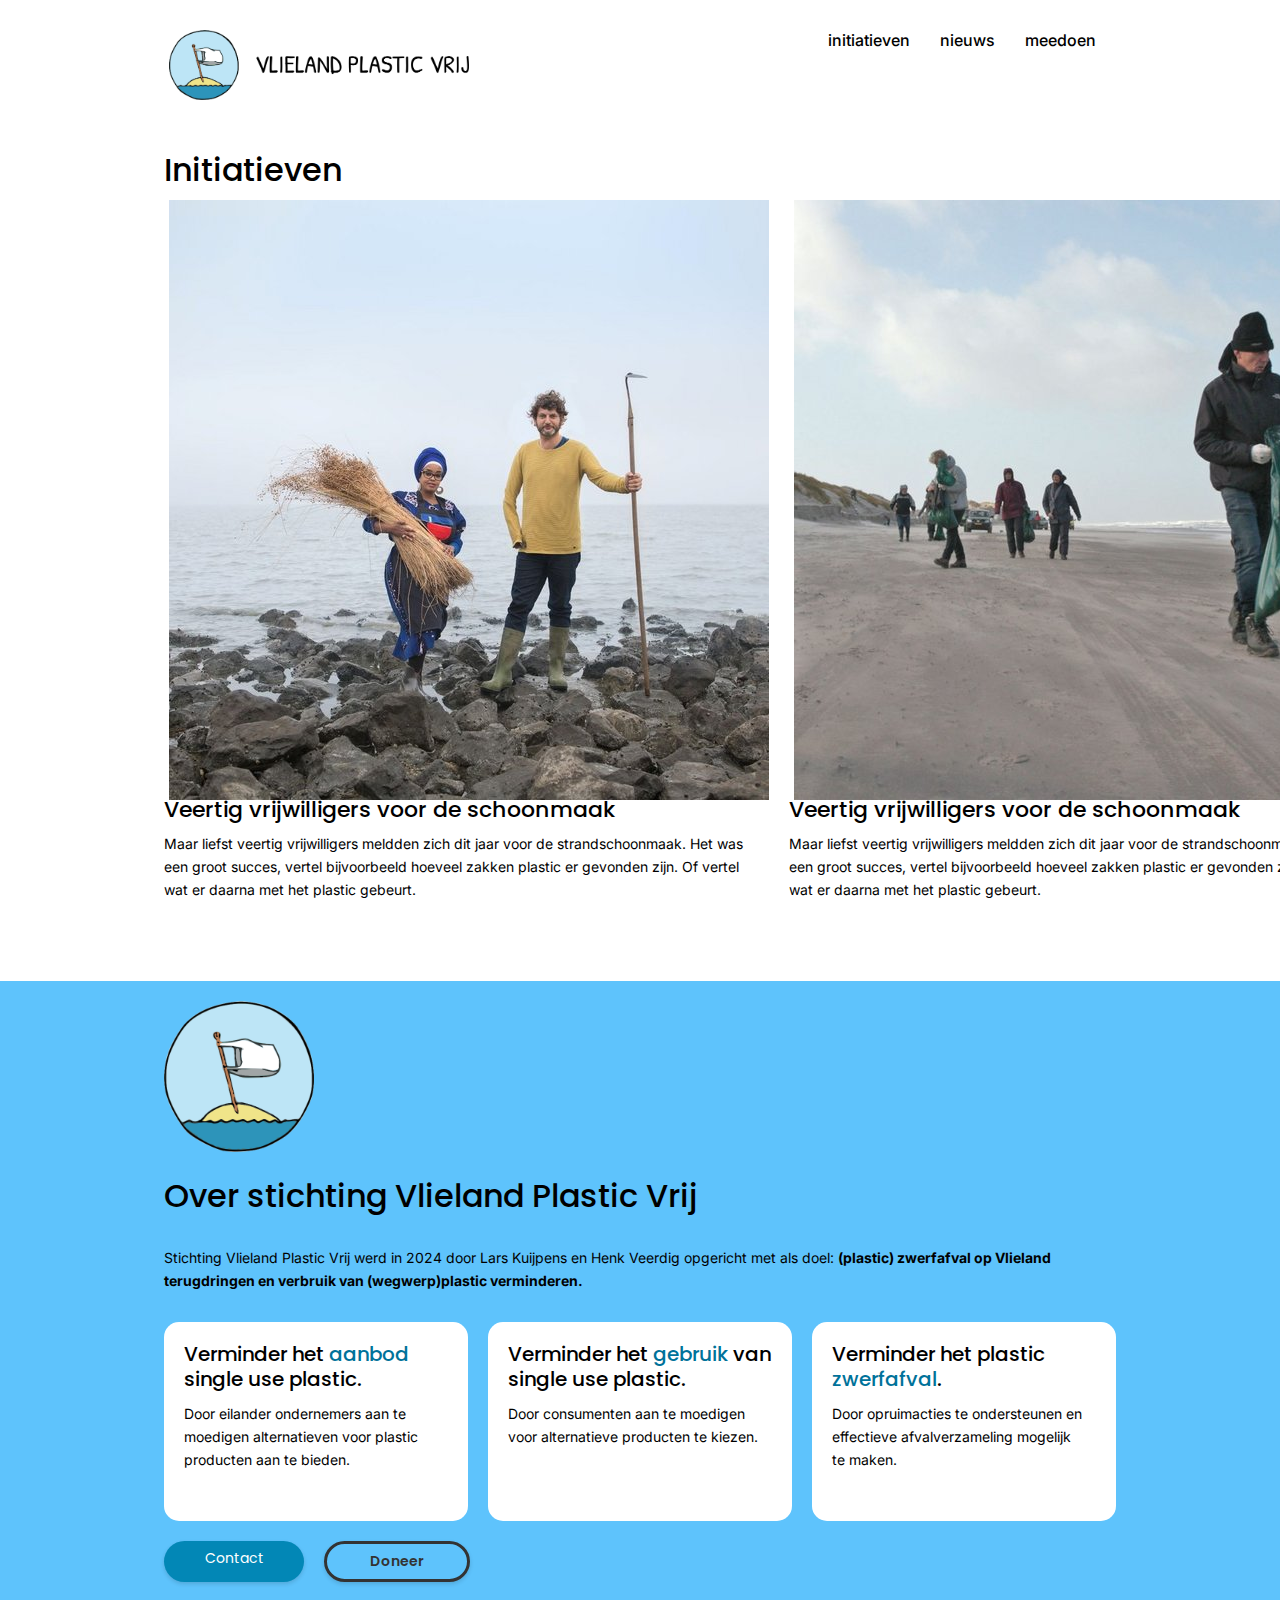
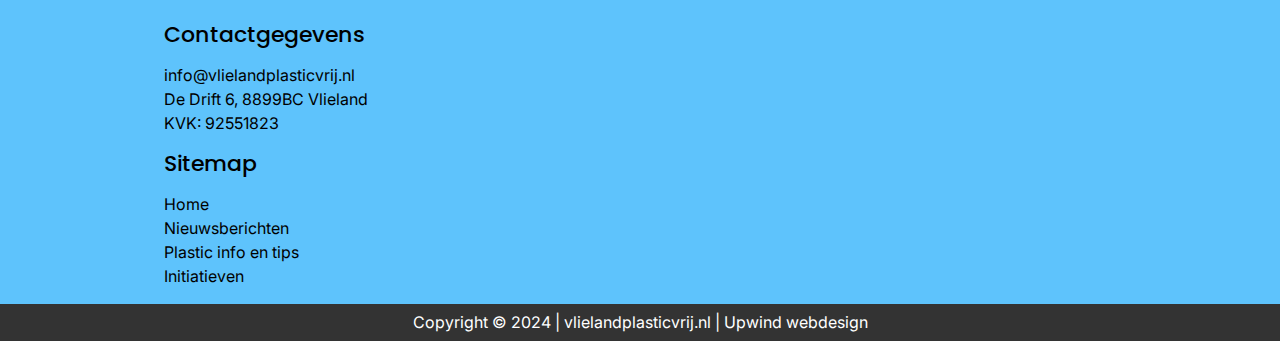
==== initiatieven/index.html @ a67334b1 "Create index.html" ====
<!DOCTYPE html>
<html lang="nl">

<head>
    <meta charset="UTF-8">
    <meta name="viewport" content="width=device-width, initial-scale=1.0">
    <link rel="stylesheet" href="../style/variables.css">
    <link rel="stylesheet" href="../style/main.css">
    <link rel="stylesheet" href="../style/overstichting.css">
    <link rel="stylesheet" href="../style/kleine-header.css">
    <link rel="stylesheet" href="../style/nieuwsbericht.css">
    <link rel="stylesheet" href="../style/nav.css">
    <link rel="stylesheet" href="../style/archieven.css">
    <link rel="preconnect" href="https://fonts.googleapis.com">
    <link rel="preconnect" href="https://fonts.gstatic.com" crossorigin>
    <link
        href="https://fonts.googleapis.com/css2?family=Inter:wght@400;500;600;700;800&family=Poppins:wght@400;500;600;700&display=swap"
        rel="stylesheet">
    <meta name="robots" content="noindex, nofollow">
    <title>Initiatieven</title>
    <link rel="icon" type="image/x-icon" href="../images/favicon.png">
</head>

<body>
    <header class="boxed">
        <a href="../index.html">
            <img src="../images/logo-wide.webp" alt=""></a>
        <nav>
            <div class="hidden-phone">
                <a href="#" class="here">Initiatieven</a>
                <a href="../nieuws" >Nieuws</a>
                <a href="../meedoen">Meedoen</a>
            </div>
            <div id="hamburger-top-container" class="hidden-desktop">
                <div class="nav-container">
                    <div class="nav-container-item"><a href="#">Initiatieven</a></div>
                    <div class="nav-container-item"><a href="../nieuws" class="here">Nieuws</a></div>
                    <div class="nav-container-item"><a href="../meedoen">Meedoen</a></div>
                </div>
                <div class="hamburger-container hamb">
                    <div class="hamburger-bar first-bar hamb"></div>
                    <div class="hamburger-bar second-bar hamb"></div>
                    <div class="hamburger-bar third-bar hamb"></div>
                </div>

            </div>
        </nav>
    </header>
    <script src="../script/nav.js"></script>
    
    <section class="boxed">
        <h1>Initiatieven</h1>
        <div class="nieuws container">

            <a class="nieuwsbericht" href="#">
                <img src="../images/plasticsoep.jpg" alt="">
                <div class="content">
                    <h3>Veertig vrijwilligers voor de schoonmaak</h3>
                    <p>Maar liefst veertig vrijwilligers meldden zich dit jaar voor de strandschoonmaak. Het was een
                        groot succes, vertel bijvoorbeeld hoeveel zakken plastic er gevonden zijn. Of vertel wat er
                        daarna met het plastic gebeurt.</p>
                </div>
            </a>

            <a class="nieuwsbericht" href="#">
                <img src="../images/jutten2.jpg" alt="">
                <div class="content">
                    <h3>Veertig vrijwilligers voor de schoonmaak</h3>
                    <p>Maar liefst veertig vrijwilligers meldden zich dit jaar voor de strandschoonmaak. Het was een
                        groot succes, vertel bijvoorbeeld hoeveel zakken plastic er gevonden zijn. Of vertel wat er
                        daarna met het plastic gebeurt.</p>
                </div>
            </a>

            <a class="nieuwsbericht" href="#">
                <img src="../images/jutten2.jpg" alt="">
                <div class="content">
                    <h3>Veertig vrijwilligers voor de schoonmaak</h3>

                    <p>Maar liefst veertig vrijwilligers meldden zich dit jaar voor de strandschoonmaak. Het was een
                        groot succes, vertel bijvoorbeeld hoeveel zakken plastic er gevonden zijn. Of vertel wat er
                        daarna met het plastic gebeurt.</p>
                </div>
            </a>

            <a class="nieuwsbericht" href="#">
                <img src="../images/jutten2.jpg" alt="">
                <div class="content">
                    <h3>Veertig vrijwilligers voor de schoonmaak</h3>

                    <p>Maar liefst veertig vrijwilligers meldden zich dit jaar voor de strandschoonmaak. Het was een
                        groot succes, vertel bijvoorbeeld hoeveel zakken plastic er gevonden zijn. Of vertel wat er
                        daarna met het plastic gebeurt.</p>
                </div>
            </a>

            <a class="nieuwsbericht" href="#">
                <img src="../images/jutten2.jpg" alt="">
                <div class="content">
                    <h3>Veertig vrijwilligers voor de schoonmaak</h3>

                    <p>Maar liefst veertig vrijwilligers meldden zich dit jaar voor de strandschoonmaak. Het was een
                        groot succes, vertel bijvoorbeeld hoeveel zakken plastic er gevonden zijn. Of vertel wat er
                        daarna met het plastic gebeurt.</p>
                </div>
            </a>

            <a class="nieuwsbericht" href="#">
                <img src="../images/jutten2.jpg" alt="">
                <div class="content">
                    <h3>Veertig vrijwilligers voor de schoonmaak</h3>
    
                    <p>Maar liefst veertig vrijwilligers meldden zich dit jaar voor de strandschoonmaak. Het was een
                        groot succes, vertel bijvoorbeeld hoeveel zakken plastic er gevonden zijn. Of vertel wat er
                        daarna met het plastic gebeurt.</p>
                </div>
            </a>

        </div>

    </section>

    <section class="overstichting">
        <div class="boxed">
            <img src="../images/logo-enkel.webp" alt="">
            <h2>Over stichting Vlieland Plastic Vrij</h2>
            <p>Stichting Vlieland Plastic Vrij werd in 2024 door Lars Kuijpens en Henk Veerdig opgericht met als doel:
                <strong>(plastic) zwerfafval op Vlieland terugdringen en verbruik van (wegwerp)plastic verminderen.</strong>
            </p>
            <div class="container">
                <div>
                    <h3>Verminder het <span>aanbod</span> single use plastic.</h3>
                    <p>Door eilander ondernemers aan te moedigen alternatieven voor plastic producten aan te bieden.</p>
                </div>
                <div>
                    <h3>Verminder het <span>gebruik</span> van single use plastic.</h3>
                    <p>Door consumenten aan te moedigen voor alternatieve producten te kiezen.</p>
                </div>
                <div>
                    <h3>Verminder het plastic <span>zwerfafval</span>.</h3>
                    <p>Door opruimacties te ondersteunen en effectieve afvalverzameling mogelijk te maken.</p>
                </div>
            </div>
            <div class="buttons">
                <a href="#" class="main-button">Contact</a><a href="#" class="secondary-button">Doneer</a>
            </div>
        </div>
    </section>

    <footer>
        <div class="boxed">
            <div>
                <h3>Contactgegevens</h3>
                <ul>
                    <li>
                        <a href="mailto:info@vlielandplasticvrij.nl">info@vlielandplasticvrij.nl</a>
                    </li>
                    <li>
                        <a href="#">De Drift 6, 8899BC Vlieland</a>
                    </li>
                    <li>KVK: 92551823</li>
                </ul>
            </div>
            <div>
                <h3>Sitemap</h3>
                <ul>
                    <li><a href="#">
                            Home
                        </a></li>
                    <li><a href="#">
                            Nieuwsberichten
                        </a></li>
                    <li><a href="#">
                            Plastic info en tips
                        </a></li>
                    <li><a href="#">
                            Initiatieven
                        </a></li>
                </ul>
            </div>
        </div>
        <div class="subfooter">
            <span>Copyright © 2024 | vlielandplasticvrij.nl | <a href="https://upwindwebdesign.nl">Upwind
                    webdesign</a></span>
        </div>
    </footer>
</body>

</html>
---- style/variables.css ----
:root {
    --text: #333;
    --subtle: #777;
    --surface: #fff;
    --primary: #0821a1;
    --primary:#00729a;
    --primary-hover: #0b1c72;
    --primary-hover:#0287b6; 
    --theme: #5EC3FC;
    --background: #ecffe0;
    --round: 15px;
    --border-subtle: 1px solid #aaa;
    --drop-shadow: 0px 2px 4px 2px rgba(0, 0, 0, 0.14);
    --schaduw: 0px 2px 4px 0px rgba(0, 0, 0, 0.14);
    --placeholder: #eee;
}
---- style/main.css ----
body {
    margin: 0;
    font-family: 'Inter', sans-serif;
}

.boxed {
    padding-left: 20px;
    padding-right: 20px;
    box-sizing: border-box;
}

html {
    scroll-behavior: smooth;
}

section {
    margin-top: 20px;
}

@media screen and (min-width: 992px) {
    .boxed {
        width: 992px;
        margin-left: auto;
        margin-right: auto;
    }
}

/* - - - MAIN FONTS - - - */

a {
    text-decoration:initial;
    color: initial;
}


h2 {
    font-family: 'Poppins', sans-serif;
    font-size: 32px;
    line-height: 40px;
    font-weight: 500;
    margin: 0px;
    padding-top: 20px;
    padding-bottom: 20px;
}

h4 {
    font-family: 'Poppins', sans-serif;
    font-size: 18px;
    line-height: 24px;
    font-weight: 500;
    margin: 0px;
}

h3 {
    font-family: 'Poppins', sans-serif;
    font-size: 26px;
    line-height: 32px;
    font-weight: 500;
    margin: 0px;
}

.subtitle {
    font-family: 'Poppins', sans-serif;
    font-size: 15px;
    line-height: 32px;
    font-weight: 400;
    margin: 0px;
}

p {
    font-family: 'Inter', sans-serif;
    font-size: 16px;
    line-height: 27px;
    margin-bottom: 5px;
}

@media screen and (min-width: 992px) {
    h3 {
        font-size: 22px;
        line-height: 25px;
    }

    .subtitle {
        font-size: 14px;
        line-height: 25px;
    }

    p {
        font-size: 14px;
        line-height: 23px;
    }
}

/* - - - BUTTONS - - - */

a[class*="button"] {
    border-radius: 50px;
    font-family: 'Poppins', sans-serif;
    font-size: 16px;
    text-decoration: none;
    padding: 7px 20px;
    min-width: 80px;
    display: inline-block;
    text-align: center;
    box-shadow: var(--schaduw);
    transition-duration: 300ms;
}

a[class*="button"]:hover {
    box-shadow: var(--drop-shadow);
}

a.main-button {
    color: var(--surface);
    background-color: var(--primary-hover);
}

a.main-button:hover {
    background-color: var(--primary);
}

a.secondary-button {
    color: var(--text);
    border: var(--text) 3px solid;
    font-weight: 600;
}

a.white-button {
    background-color: var(--surface);
    font-weight: 600;
}

@media screen and (min-width: 992px) {
    a[class*="button"] {
        font-size: 14px;
        min-width: 100px;
    }
}

a>img {
    margin-bottom: -7px;
    margin-left: 5px;
}

/* - - - FOOTER - - - */

.subfooter {
    padding: 5px;
    background-color: var(--text);
    color: var(--surface);
    text-align:center;
    font-size: 16px;
    line-height: 27px;
}

.subfooter a {
    color: inherit;
}

footer {
    background-color: var(--theme);
}

ul {
    list-style: none;
    padding-left:0px;
    font-size: 16px;
    line-height: 24px;
}
ul a:hover {
    text-decoration:underline;
}


@media screen and (min-width: 557px) {
    .doejemee h3 {
        font-size: 32px;
        line-height: 40px
    }
}

.doejemee .container {
    display:flex;
    flex-direction: column;
    gap: 20px;
    
}

.doejemee .container>div {
    background-color: var(--background);
    border-radius: var(--round);
    padding: 20px;
    display: flex;
    flex-direction: column;
    gap: 20px;
}

.white-button {
    width: fit-content;
}

.doejemee .container>div>div {
    background-color: var(--surface);
    padding: 15px 15px 10px 15px;
    border-left: var(--text) dashed 3px;
}

@media screen and (min-width: 992px) {
    .doejemee .container {
        display: flex;
        flex-direction:row;
        justify-content: space-between;
    }
}
---- style/overstichting.css ----
.overstichting {
    background-color: var(--theme);
    margin-top: 50px;
    padding-top: 20px;
    padding-bottom: 40px;

        --size: 50px;
        --p: 25px;
        --R: sqrt(var(--p) * var(--p) + var(--size) * var(--size));
      
        mask:
          radial-gradient(var(--R) at 50% calc(100% - (var(--size) + var(--p))), #000 99%, #0000 101%)
            calc(50% - 2 * var(--size)) 0/calc(4 * var(--size)) 100%,
          radial-gradient(var(--R) at 50% calc(100% + var(--p)), #0000 99%, #000 101%) 
            50% calc(100% - var(--size)) / calc(4 * var(--size)) 100% repeat-x;
      }


.overstichting .container {
    display:flex;
    flex-direction: column;
    gap: 20px;
    margin: 20px 0px;
}

.overstichting .container>div {
    background-color: var(--surface);
    

    border-radius: var(--round);
    padding: 20px;
}



.overstichting h3 span {
    color: var(--primary);
}

@media screen and (min-width: 992px) {
.overstichting .container {
    flex-direction: row;
}
.overstichting .container>div {
    width: 304px;
}
.overstichting h3 {
    font-size: 20px;
}
}
.buttons {
    display: flex;
    gap: 20px;
    max-width: 100%;
    flex-wrap:wrap;
}

.overstichting img {
    width: 150px;
}
---- style/nieuwsbericht.css ----
body {
    overflow-x: scroll;
}

.nieuws {
    
    flex-direction: column;
        gap: 20px;
}

@media screen and (min-width: 992px) {
    .nieuws {
        display:flex;
    flex-direction: row;
    justify-content: space-between;
    }
}

h1 {
    font-family: 'Poppins', sans-serif;
    font-size: 32px;
    line-height: 40px;
    font-weight: 500;
    margin: 0px;
    padding-top: 30px;
    padding-bottom: 10px;
}

.nieuws-bericht>h2 {
    font-size: 18px;
    font-weight: 600;
    padding: 0;
}


/* - - - ASIDE - - - */

.aside {
    min-width: 280px;
    width: 400px;
    max-width: 100%;

}
.aside>div {
    display: flex;
    flex-direction: column;
    gap: 20px;
}

a.nieuws-bericht {
    display: flex;
    flex-direction: row;
    gap: 20px;
}

.aside .nieuws-bericht img {
    min-width: 100px;
    height: 75px;
    object-fit: cover;
    border-radius: var(--round);
}

.aside h3 {
    font-size: 16px;
    line-height: 20px;
    font-weight: 600;
    padding: 0;
    transition-duration: 300ms;
}

.aside h2 {
    margin-top: 0px;
    line-height: 0px;

}

.aside .subtitle {
    color: var(--subtle);
}

.aside .nieuws-bericht:hover h3 {
    color: var(--primary-hover);
}

/* - - - ARTIKEL - - - */

p {
    margin: 10px 10px 30px 0;
}

.nieuws-bericht:first-child .subtitle {
    padding-bottom: 25px;
    display:block;
    font-size: 14px;
}

.nieuws-bericht>p:first-of-type {
    font-weight: 600;
}

.quote {
    margin: 20px -20px 20px -20px;
    background-color: var(--placeholder);
    padding: 20px 20px 30px 20px;
}

@media screen and (min-width: 992px) {
    .quote {
        margin: 20px 0 20px 0;
    }
}

.quote>.text {
    font-size: 18px;
    font-style: italic;
    padding-top: 25px;
    padding-bottom: 25px;
}
.quote::before {
    content: ",,";
    font-size: 60px;
    line-height: 0px;
    font-family:Georgia, 'Times New Roman', Times, serif;
}

/* - - - AFBEELDINGEN - - - */

.main-img {
    width: 100%;
    margin: 0;
}



.main-img>img {
    height: 60vw;
    width: 100vw;
    margin: 20px -20px 0 -20px;
object-fit: cover;
}

@media screen and (min-width: 557px) {
    .main-img>img {
        border-radius: var(--round);
        width: 100%;
    max-width: 700px;
    margin: 8px 0 0 0;
    }
}

@media screen and (min-width: 740px) {
    .main-img>img {
        height: 440px;
    }
}

.secondary {
    padding:20px 0px;
    margin: 0px 0px;
    float:none;
}

@media screen and (min-width: 557px) {
.secondary {
    max-width: 50%;
    margin:30px 0 20px 20px;
    float:right;
}
}
.secondary>img {
    max-width: 100%;
    border-radius: var(--round)
}


.secondary figcaption {
    color: var(--subtle);
    font-size: 14px;
    text-align: end;
}

.main-img figcaption {
    color: var(--subtle);
    font-size: 14px;
}
---- style/nav.css ----
#hamburger-top-container {
    display: flex;
    flex-direction: column;
    align-items: end;
    overflow: hidden;
    padding: 15px;
}

@media screen and (max-width: 576px) {
    #hamburger-top-container {
        position: fixed;
        right: 0px;
        top: 0px;
    }

    #hamburger-top-container.active {
        border-radius: 0 0 0 var(--medium);
    }

    .hamburger-container {
        top: 30px;
        right: 20px
    }

    #hamburger-top-container {
        width: 90px;
        height: 140px;
    }
}

@media screen and (min-width: 576px) {
    nav {
        position: relative;
        right: 20px;
        top: 20px;
    }

    .hamburger-container {
        top: 20px;
    }

    #hamburger-top-container.active {
        border-radius: var(--medium);
    }

    #hamburger-top-container {
        width: 90px;
        height: 130px;
    }

}

.hamburger-container {
    display: flex;
    flex-direction: column;
    align-items: end;
    gap: 5px;
    transition-duration: 300ms;
    padding-bottom: 10px;
    position: absolute;
}

.hamburger-bar {
    height: 3px;
    border-radius: 2px;
    width: 20px;
    background-color: var(--text);
    transition-duration: 300ms;
}

.hamburger-container:hover {
    cursor: pointer;
}

.first-bar {
    width: 30px;
}

.active .first-bar {
    transform: rotate(45deg)translate(5px, 6px);
}

.second-bar {
    width: 25px;
}

.active .second-bar {
    transform: translateY(100px);
    transition-duration: 300ms;
    opacity: 0;
}

.active .third-bar {
    transform: rotate(-45deg) translate(5px, -6px);
    width: 30px;
}

.nav-container {
    transition-duration: 300ms;
    transform: translateY(-30%);
    opacity: 0;
    display: flex;
    flex-direction: column;
    gap: 15px;
    position: absolute;
    bottom: 15px;
    left: 20px;
    visibility: hidden;
}

nav a {
    font-size: 16px;
    font-weight: 500;
    padding-bottom: 3px;
    transition-duration: 300ms;
    border-bottom: solid 2px var(--surface);
text-transform:lowercase
}

nav a:hover {
    color: var(--primary-hover);
    border-bottom: var(--primary) 2px solid;
}

.active .nav-container {
    transform: translateY(0);
    opacity: 1;
    visibility: visible;

}

#hamburger-top-container.active {
    box-shadow: var(--drop-shadow);
    background-color: var(--surface);
}

.main-header {
    height: 100px;
}

nav {
    height: 160px;
}

/* - - - HEADER - - - */

header {
    max-height: 90px;
    display: flex;
    flex-direction: row;
    justify-content: space-between;
}

header img {
    height: 60px;
    padding-top: 28px;
}

@media screen and (min-width: 557px) {
    header {
        max-height: 100px;
    }

    header img {
        height: 70px;
        padding-top: 30px;
    }
}

.hidden-phone {
    display: none;
}

@media screen and (min-width: 992px) {
    .hidden-desktop * {
        display: none;
    }

    .hidden-phone {
        display: flex;
        flex-direction: row;
        gap: 30px;
        font-size: 16px;
        font-weight: 600;
        padding-top: 10px;
        transition-duration: 300ms;
    }
    .hidden-phone a {
        display:block;
    text-transform:lowercase
    }

}
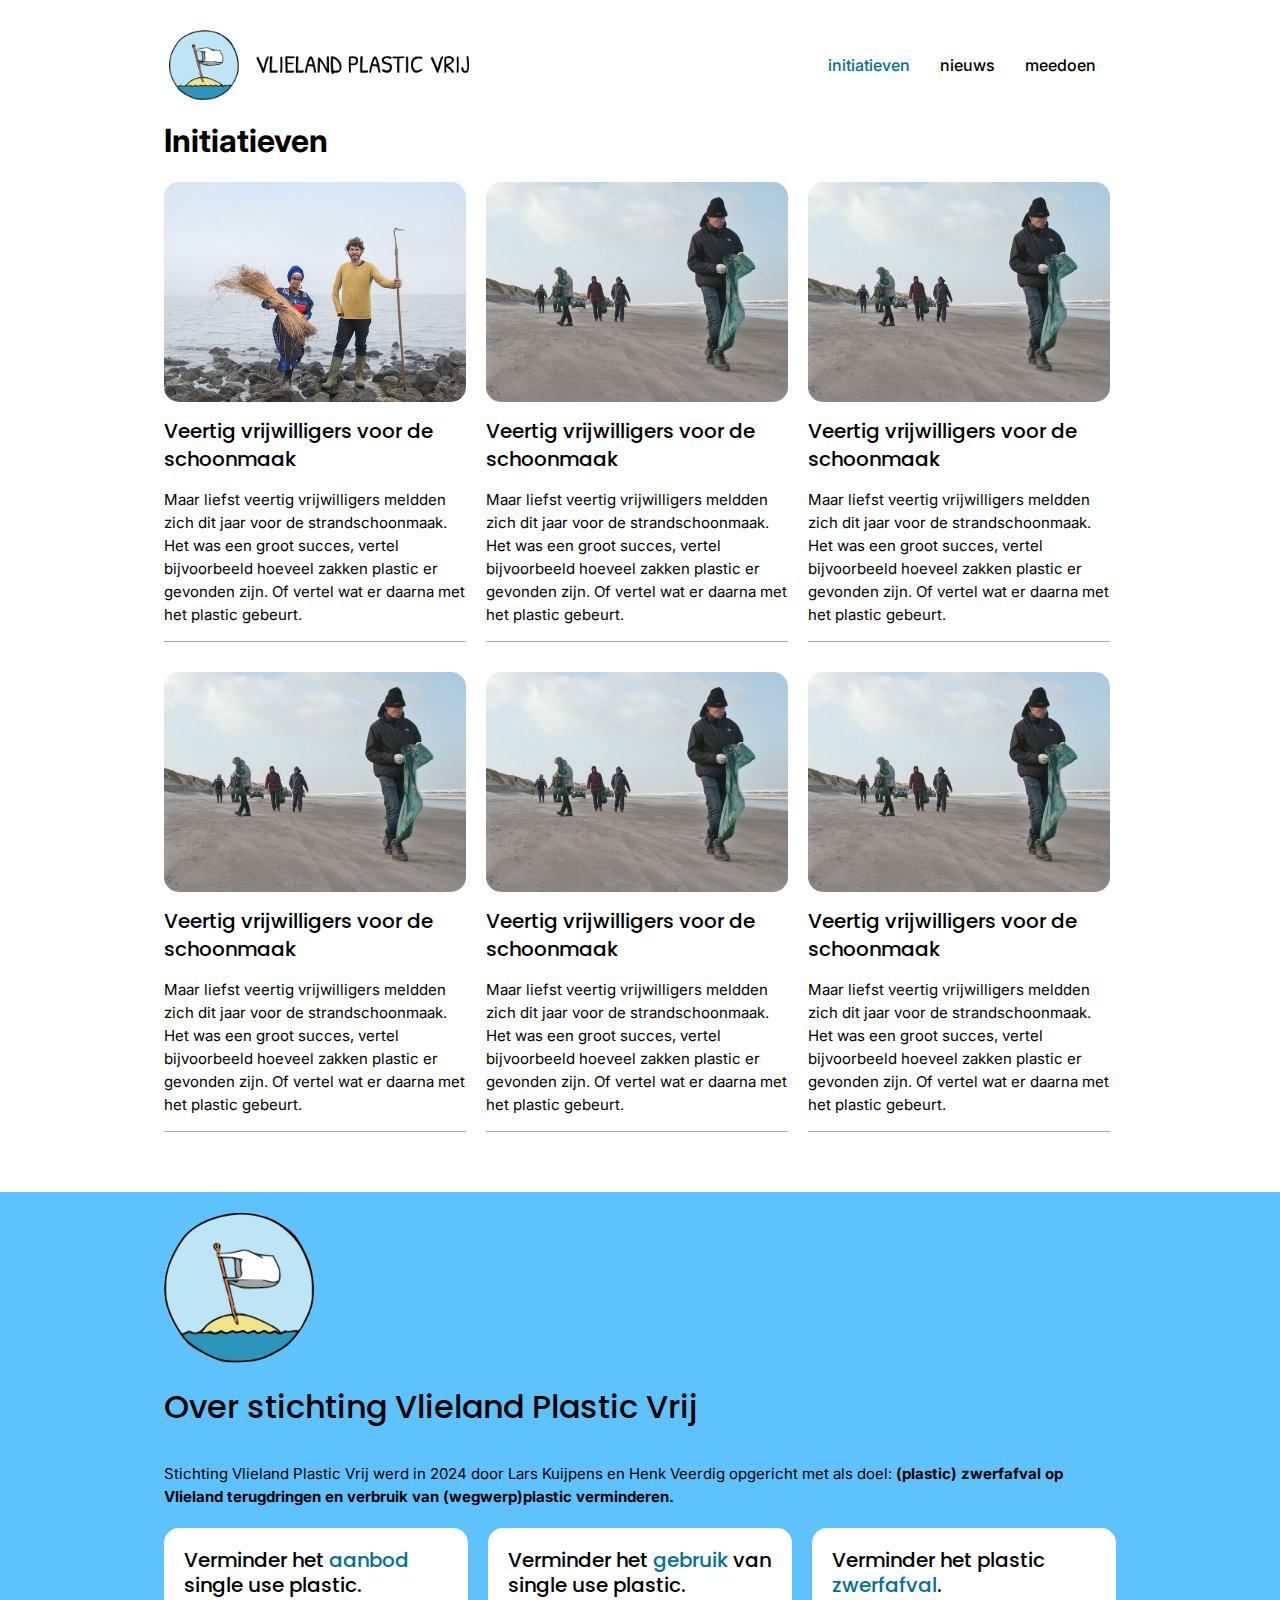
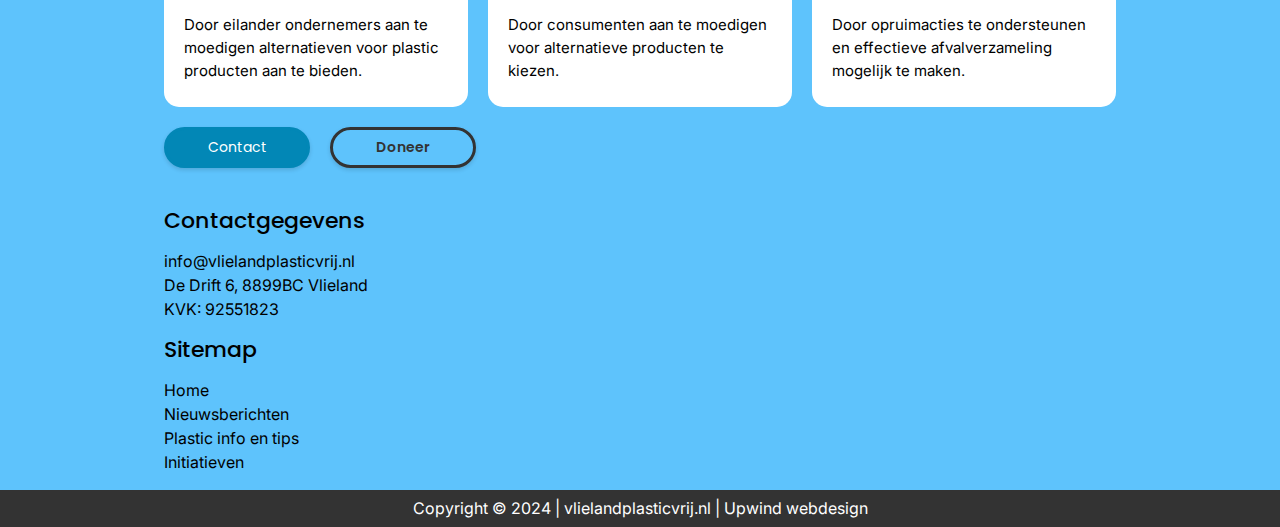
==== commit fa269640: "Add files via upload" ====
--- a/initiatieven/index.html
+++ b/initiatieven/index.html
@@ -1,189 +1,188 @@
-<!DOCTYPE html>
-<html lang="nl">
-
-<head>
-    <meta charset="UTF-8">
-    <meta name="viewport" content="width=device-width, initial-scale=1.0">
-    <link rel="stylesheet" href="../style/variables.css">
-    <link rel="stylesheet" href="../style/main.css">
-    <link rel="stylesheet" href="../style/overstichting.css">
-    <link rel="stylesheet" href="../style/kleine-header.css">
-    <link rel="stylesheet" href="../style/nieuwsbericht.css">
-    <link rel="stylesheet" href="../style/nav.css">
-    <link rel="stylesheet" href="../style/archieven.css">
-    <link rel="preconnect" href="https://fonts.googleapis.com">
-    <link rel="preconnect" href="https://fonts.gstatic.com" crossorigin>
-    <link
-        href="https://fonts.googleapis.com/css2?family=Inter:wght@400;500;600;700;800&family=Poppins:wght@400;500;600;700&display=swap"
-        rel="stylesheet">
-    <meta name="robots" content="noindex, nofollow">
-    <title>Initiatieven</title>
-    <link rel="icon" type="image/x-icon" href="../images/favicon.png">
-</head>
-
-<body>
-    <header class="boxed">
-        <a href="../index.html">
-            <img src="../images/logo-wide.webp" alt=""></a>
-        <nav>
-            <div class="hidden-phone">
-                <a href="#" class="here">Initiatieven</a>
-                <a href="../nieuws" >Nieuws</a>
-                <a href="../meedoen">Meedoen</a>
-            </div>
-            <div id="hamburger-top-container" class="hidden-desktop">
-                <div class="nav-container">
-                    <div class="nav-container-item"><a href="#">Initiatieven</a></div>
-                    <div class="nav-container-item"><a href="../nieuws" class="here">Nieuws</a></div>
-                    <div class="nav-container-item"><a href="../meedoen">Meedoen</a></div>
-                </div>
-                <div class="hamburger-container hamb">
-                    <div class="hamburger-bar first-bar hamb"></div>
-                    <div class="hamburger-bar second-bar hamb"></div>
-                    <div class="hamburger-bar third-bar hamb"></div>
-                </div>
-
-            </div>
-        </nav>
-    </header>
-    <script src="../script/nav.js"></script>
-    
-    <section class="boxed">
-        <h1>Initiatieven</h1>
-        <div class="nieuws container">
-
-            <a class="nieuwsbericht" href="#">
-                <img src="../images/plasticsoep.jpg" alt="">
-                <div class="content">
-                    <h3>Veertig vrijwilligers voor de schoonmaak</h3>
-                    <p>Maar liefst veertig vrijwilligers meldden zich dit jaar voor de strandschoonmaak. Het was een
-                        groot succes, vertel bijvoorbeeld hoeveel zakken plastic er gevonden zijn. Of vertel wat er
-                        daarna met het plastic gebeurt.</p>
-                </div>
-            </a>
-
-            <a class="nieuwsbericht" href="#">
-                <img src="../images/jutten2.jpg" alt="">
-                <div class="content">
-                    <h3>Veertig vrijwilligers voor de schoonmaak</h3>
-                    <p>Maar liefst veertig vrijwilligers meldden zich dit jaar voor de strandschoonmaak. Het was een
-                        groot succes, vertel bijvoorbeeld hoeveel zakken plastic er gevonden zijn. Of vertel wat er
-                        daarna met het plastic gebeurt.</p>
-                </div>
-            </a>
-
-            <a class="nieuwsbericht" href="#">
-                <img src="../images/jutten2.jpg" alt="">
-                <div class="content">
-                    <h3>Veertig vrijwilligers voor de schoonmaak</h3>
-
-                    <p>Maar liefst veertig vrijwilligers meldden zich dit jaar voor de strandschoonmaak. Het was een
-                        groot succes, vertel bijvoorbeeld hoeveel zakken plastic er gevonden zijn. Of vertel wat er
-                        daarna met het plastic gebeurt.</p>
-                </div>
-            </a>
-
-            <a class="nieuwsbericht" href="#">
-                <img src="../images/jutten2.jpg" alt="">
-                <div class="content">
-                    <h3>Veertig vrijwilligers voor de schoonmaak</h3>
-
-                    <p>Maar liefst veertig vrijwilligers meldden zich dit jaar voor de strandschoonmaak. Het was een
-                        groot succes, vertel bijvoorbeeld hoeveel zakken plastic er gevonden zijn. Of vertel wat er
-                        daarna met het plastic gebeurt.</p>
-                </div>
-            </a>
-
-            <a class="nieuwsbericht" href="#">
-                <img src="../images/jutten2.jpg" alt="">
-                <div class="content">
-                    <h3>Veertig vrijwilligers voor de schoonmaak</h3>
-
-                    <p>Maar liefst veertig vrijwilligers meldden zich dit jaar voor de strandschoonmaak. Het was een
-                        groot succes, vertel bijvoorbeeld hoeveel zakken plastic er gevonden zijn. Of vertel wat er
-                        daarna met het plastic gebeurt.</p>
-                </div>
-            </a>
-
-            <a class="nieuwsbericht" href="#">
-                <img src="../images/jutten2.jpg" alt="">
-                <div class="content">
-                    <h3>Veertig vrijwilligers voor de schoonmaak</h3>
-    
-                    <p>Maar liefst veertig vrijwilligers meldden zich dit jaar voor de strandschoonmaak. Het was een
-                        groot succes, vertel bijvoorbeeld hoeveel zakken plastic er gevonden zijn. Of vertel wat er
-                        daarna met het plastic gebeurt.</p>
-                </div>
-            </a>
-
-        </div>
-
-    </section>
-
-    <section class="overstichting">
-        <div class="boxed">
-            <img src="../images/logo-enkel.webp" alt="">
-            <h2>Over stichting Vlieland Plastic Vrij</h2>
-            <p>Stichting Vlieland Plastic Vrij werd in 2024 door Lars Kuijpens en Henk Veerdig opgericht met als doel:
-                <strong>(plastic) zwerfafval op Vlieland terugdringen en verbruik van (wegwerp)plastic verminderen.</strong>
-            </p>
-            <div class="container">
-                <div>
-                    <h3>Verminder het <span>aanbod</span> single use plastic.</h3>
-                    <p>Door eilander ondernemers aan te moedigen alternatieven voor plastic producten aan te bieden.</p>
-                </div>
-                <div>
-                    <h3>Verminder het <span>gebruik</span> van single use plastic.</h3>
-                    <p>Door consumenten aan te moedigen voor alternatieve producten te kiezen.</p>
-                </div>
-                <div>
-                    <h3>Verminder het plastic <span>zwerfafval</span>.</h3>
-                    <p>Door opruimacties te ondersteunen en effectieve afvalverzameling mogelijk te maken.</p>
-                </div>
-            </div>
-            <div class="buttons">
-                <a href="#" class="main-button">Contact</a><a href="#" class="secondary-button">Doneer</a>
-            </div>
-        </div>
-    </section>
-
-    <footer>
-        <div class="boxed">
-            <div>
-                <h3>Contactgegevens</h3>
-                <ul>
-                    <li>
-                        <a href="mailto:info@vlielandplasticvrij.nl">info@vlielandplasticvrij.nl</a>
-                    </li>
-                    <li>
-                        <a href="#">De Drift 6, 8899BC Vlieland</a>
-                    </li>
-                    <li>KVK: 92551823</li>
-                </ul>
-            </div>
-            <div>
-                <h3>Sitemap</h3>
-                <ul>
-                    <li><a href="#">
-                            Home
-                        </a></li>
-                    <li><a href="#">
-                            Nieuwsberichten
-                        </a></li>
-                    <li><a href="#">
-                            Plastic info en tips
-                        </a></li>
-                    <li><a href="#">
-                            Initiatieven
-                        </a></li>
-                </ul>
-            </div>
-        </div>
-        <div class="subfooter">
-            <span>Copyright © 2024 | vlielandplasticvrij.nl | <a href="https://upwindwebdesign.nl">Upwind
-                    webdesign</a></span>
-        </div>
-    </footer>
-</body>
-
-</html>
+<!DOCTYPE html>
+<html lang="nl">
+
+<head>
+    <meta charset="UTF-8">
+    <meta name="viewport" content="width=device-width, initial-scale=1.0">
+    <link rel="stylesheet" href="../style/variables.css">
+    <link rel="stylesheet" href="../style/main.css">
+    <link rel="stylesheet" href="../style/overstichting.css">
+    <link rel="stylesheet" href="../style/kleine-header.css">
+    <link rel="stylesheet" href="../style/nav.css">
+    <link rel="stylesheet" href="../style/archieven.css">
+    <link rel="preconnect" href="https://fonts.googleapis.com">
+    <link rel="preconnect" href="https://fonts.gstatic.com" crossorigin>
+    <link
+        href="https://fonts.googleapis.com/css2?family=Inter:wght@400;500;600;700;800&family=Poppins:wght@400;500;600;700&display=swap"
+        rel="stylesheet">
+    <meta name="robots" content="noindex, nofollow">
+    <title>Initiatieven</title>
+    <link rel="icon" type="image/x-icon" href="../images/favicon.png">
+</head>
+
+<body>
+    <header class="boxed">
+        <a href="../index.html">
+            <img src="../images/logo-wide.webp" alt=""></a>
+        <nav>
+            <div class="hidden-phone">
+                <a href="#" class="here">Initiatieven</a>
+                <a href="../nieuws" >Nieuws</a>
+                <a href="../meedoen">Meedoen</a>
+            </div>
+            <div id="hamburger-top-container" class="hidden-desktop">
+                <div class="nav-container">
+                    <div class="nav-container-item"><a href="#">Initiatieven</a></div>
+                    <div class="nav-container-item"><a href="../nieuws" class="here">Nieuws</a></div>
+                    <div class="nav-container-item"><a href="../meedoen">Meedoen</a></div>
+                </div>
+                <div class="hamburger-container hamb">
+                    <div class="hamburger-bar first-bar hamb"></div>
+                    <div class="hamburger-bar second-bar hamb"></div>
+                    <div class="hamburger-bar third-bar hamb"></div>
+                </div>
+
+            </div>
+        </nav>
+    </header>
+    <script src="../script/nav.js"></script>
+    
+    <section class="boxed">
+        <h1>Initiatieven</h1>
+        <div class="nieuws container">
+
+            <a class="nieuwsbericht" href="#">
+                <img src="../images/plasticsoep.jpg" alt="">
+                <div class="content">
+                    <h3>Veertig vrijwilligers voor de schoonmaak</h3>
+                    <p>Maar liefst veertig vrijwilligers meldden zich dit jaar voor de strandschoonmaak. Het was een
+                        groot succes, vertel bijvoorbeeld hoeveel zakken plastic er gevonden zijn. Of vertel wat er
+                        daarna met het plastic gebeurt.</p>
+                </div>
+            </a>
+
+            <a class="nieuwsbericht" href="#">
+                <img src="../images/jutten2.jpg" alt="">
+                <div class="content">
+                    <h3>Veertig vrijwilligers voor de schoonmaak</h3>
+                    <p>Maar liefst veertig vrijwilligers meldden zich dit jaar voor de strandschoonmaak. Het was een
+                        groot succes, vertel bijvoorbeeld hoeveel zakken plastic er gevonden zijn. Of vertel wat er
+                        daarna met het plastic gebeurt.</p>
+                </div>
+            </a>
+
+            <a class="nieuwsbericht" href="#">
+                <img src="../images/jutten2.jpg" alt="">
+                <div class="content">
+                    <h3>Veertig vrijwilligers voor de schoonmaak</h3>
+
+                    <p>Maar liefst veertig vrijwilligers meldden zich dit jaar voor de strandschoonmaak. Het was een
+                        groot succes, vertel bijvoorbeeld hoeveel zakken plastic er gevonden zijn. Of vertel wat er
+                        daarna met het plastic gebeurt.</p>
+                </div>
+            </a>
+
+            <a class="nieuwsbericht" href="#">
+                <img src="../images/jutten2.jpg" alt="">
+                <div class="content">
+                    <h3>Veertig vrijwilligers voor de schoonmaak</h3>
+
+                    <p>Maar liefst veertig vrijwilligers meldden zich dit jaar voor de strandschoonmaak. Het was een
+                        groot succes, vertel bijvoorbeeld hoeveel zakken plastic er gevonden zijn. Of vertel wat er
+                        daarna met het plastic gebeurt.</p>
+                </div>
+            </a>
+
+            <a class="nieuwsbericht" href="#">
+                <img src="../images/jutten2.jpg" alt="">
+                <div class="content">
+                    <h3>Veertig vrijwilligers voor de schoonmaak</h3>
+
+                    <p>Maar liefst veertig vrijwilligers meldden zich dit jaar voor de strandschoonmaak. Het was een
+                        groot succes, vertel bijvoorbeeld hoeveel zakken plastic er gevonden zijn. Of vertel wat er
+                        daarna met het plastic gebeurt.</p>
+                </div>
+            </a>
+
+            <a class="nieuwsbericht" href="#">
+                <img src="../images/jutten2.jpg" alt="">
+                <div class="content">
+                    <h3>Veertig vrijwilligers voor de schoonmaak</h3>
+    
+                    <p>Maar liefst veertig vrijwilligers meldden zich dit jaar voor de strandschoonmaak. Het was een
+                        groot succes, vertel bijvoorbeeld hoeveel zakken plastic er gevonden zijn. Of vertel wat er
+                        daarna met het plastic gebeurt.</p>
+                </div>
+            </a>
+
+        </div>
+
+    </section>
+
+    <section class="overstichting">
+        <div class="boxed">
+            <img src="../images/logo-enkel.webp" alt="">
+            <h2>Over stichting Vlieland Plastic Vrij</h2>
+            <p>Stichting Vlieland Plastic Vrij werd in 2024 door Lars Kuijpens en Henk Veerdig opgericht met als doel:
+                <strong>(plastic) zwerfafval op Vlieland terugdringen en verbruik van (wegwerp)plastic verminderen.</strong>
+            </p>
+            <div class="container">
+                <div>
+                    <h3>Verminder het <span>aanbod</span> single use plastic.</h3>
+                    <p>Door eilander ondernemers aan te moedigen alternatieven voor plastic producten aan te bieden.</p>
+                </div>
+                <div>
+                    <h3>Verminder het <span>gebruik</span> van single use plastic.</h3>
+                    <p>Door consumenten aan te moedigen voor alternatieve producten te kiezen.</p>
+                </div>
+                <div>
+                    <h3>Verminder het plastic <span>zwerfafval</span>.</h3>
+                    <p>Door opruimacties te ondersteunen en effectieve afvalverzameling mogelijk te maken.</p>
+                </div>
+            </div>
+            <div class="buttons">
+                <a href="#" class="main-button">Contact</a><a href="#" class="secondary-button">Doneer</a>
+            </div>
+        </div>
+    </section>
+
+    <footer>
+        <div class="boxed">
+            <div>
+                <h3>Contactgegevens</h3>
+                <ul>
+                    <li>
+                        <a href="mailto:info@vlielandplasticvrij.nl">info@vlielandplasticvrij.nl</a>
+                    </li>
+                    <li>
+                        <a href="#">De Drift 6, 8899BC Vlieland</a>
+                    </li>
+                    <li>KVK: 92551823</li>
+                </ul>
+            </div>
+            <div>
+                <h3>Sitemap</h3>
+                <ul>
+                    <li><a href="#">
+                            Home
+                        </a></li>
+                    <li><a href="#">
+                            Nieuwsberichten
+                        </a></li>
+                    <li><a href="#">
+                            Plastic info en tips
+                        </a></li>
+                    <li><a href="#">
+                            Initiatieven
+                        </a></li>
+                </ul>
+            </div>
+        </div>
+        <div class="subfooter">
+            <span>Copyright © 2024 | vlielandplasticvrij.nl | <a href="https://upwindwebdesign.nl">Upwind
+                    webdesign</a></span>
+        </div>
+    </footer>
+</body>
+
+</html>--- a/style/main.css
+++ b/style/main.css
@@ -70,7 +70,7 @@
 p {
     font-family: 'Inter', sans-serif;
     font-size: 16px;
-    line-height: 27px;
+    line-height: 24px;
     margin-bottom: 5px;
 }
 
@@ -86,7 +86,7 @@
     }
 
     p {
-        font-size: 14px;
+        font-size: 15px;
         line-height: 23px;
     }
 }
--- a/style/overstichting.css
+++ b/style/overstichting.css
@@ -57,4 +57,8 @@
 
 .overstichting img {
     width: 150px;
+}
+
+.overstichting .main-button {
+    border: solid 3px var(--primary-hover);
 }--- a/style/nav.css
+++ b/style/nav.css
@@ -122,6 +122,10 @@
     border-bottom: var(--primary) 2px solid;
 }
 
+nav a.here {
+    color: var(--primary);
+}
+
 .active .nav-container {
     transform: translateY(0);
     opacity: 1;
@@ -140,6 +144,7 @@
 
 nav {
     height: 160px;
+
 }
 
 /* - - - HEADER - - - */
@@ -184,6 +189,7 @@
         font-weight: 600;
         padding-top: 10px;
         transition-duration: 300ms;
+        margin-top: 25px;
     }
     .hidden-phone a {
         display:block;
--- a/style/archieven.css
+++ b/style/archieven.css
@@ -0,0 +1,76 @@
+.nieuws.container {
+    display:flex;
+    flex-direction:column;
+    gap: 20px;
+    margin-bottom: 20px;
+    margin-top: 20px;
+}
+
+.nieuwsbericht {
+    display:flex;
+    flex-direction: column;
+    border-bottom: var(--border-subtle);
+    margin-bottom: 10px;
+}
+
+.nieuwsbericht img {
+    background-color: var(--placeholder);
+    border-radius: var(--round);
+    height: 60vw;
+    width: 100%;
+    object-fit:cover;
+    margin:0;
+}
+
+@media screen and (min-width: 557px) {
+    .nieuws.container {
+        flex-direction: row;
+        flex-wrap: wrap;
+    }
+    .nieuwsbericht {
+        width: 48%;
+    }
+    .nieuwsbericht img {
+        height: 30vw;
+    }
+}
+
+@media screen and (min-width: 992px) {
+    .nieuwsbericht {
+        width: 302px;
+        box-sizing: border-box;
+    }
+    .nieuwsbericht img {
+        height: 220px;
+    }
+}
+
+
+.nieuwsbericht .content {
+    padding-top: 15px;
+    padding-bottom: 0px;
+}
+
+.nieuwsbericht p {
+    margin-bottom: 15px;
+}
+
+.nieuwsbericht h3 {
+    font-size: 20px;
+    font-weight: 500;
+    line-height: 28px;
+    transition-duration: 300ms;
+}
+
+.nieuwsbericht:hover h3 {
+    color: var(--primary-hover);
+}
+
+.nieuwsbericht:hover img {
+    box-shadow: var(--schaduw);
+}
+
+.nieuwsbericht .subtitle {
+    color: var(--subtle);
+    font-size: 14px;
+}